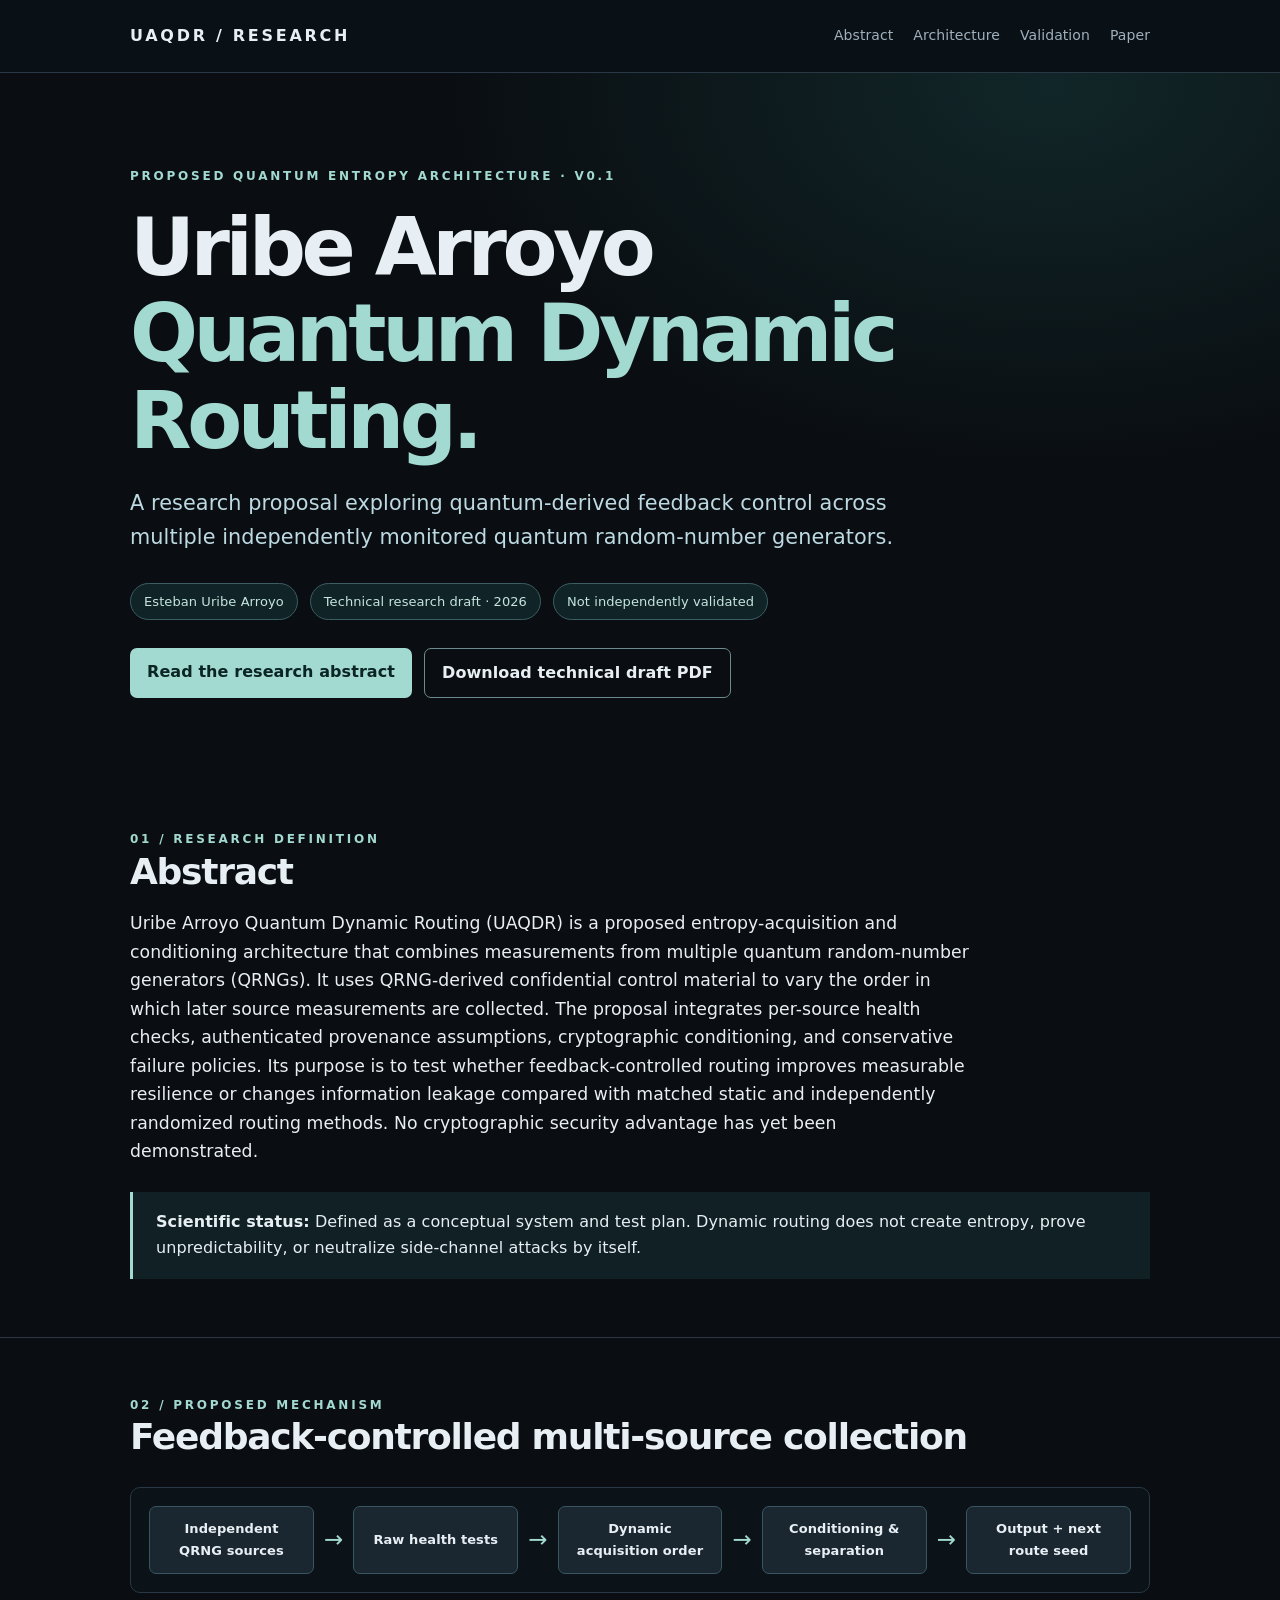
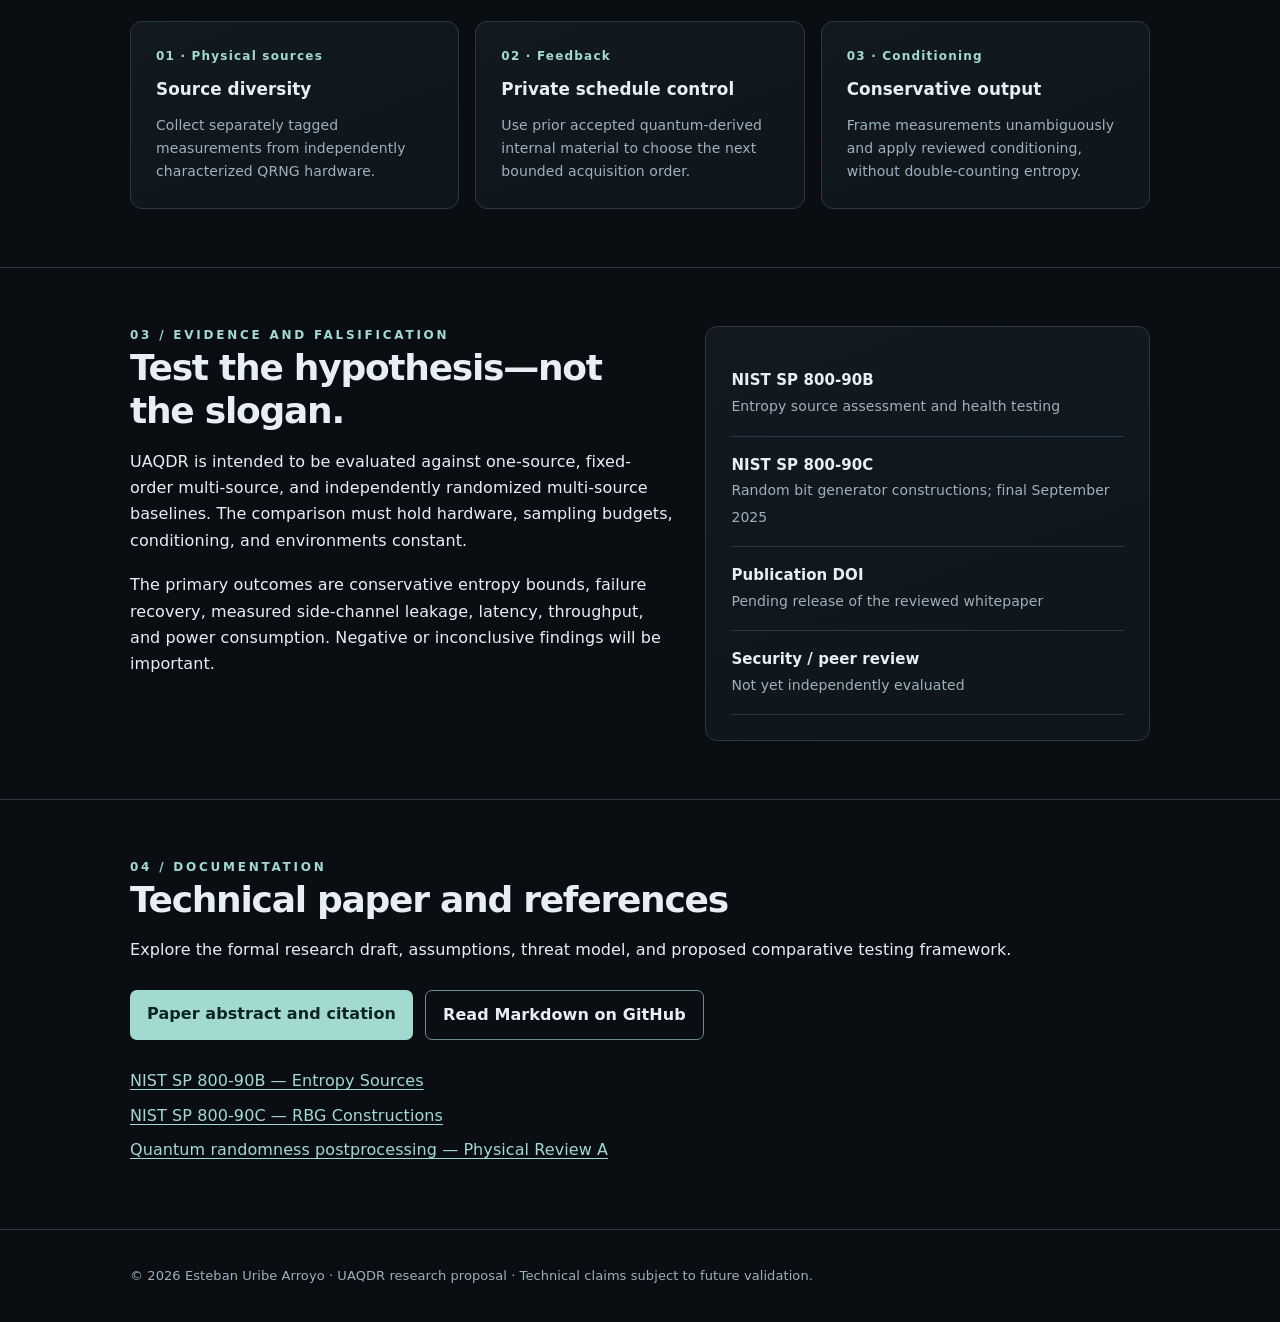
==== docs/index.html @ d803ca0a "Rename index.html to docs/index.html" ====
<!doctype html>
<html lang="en">
<head>
<meta name="google-site-verification" content="BOFKJJiqn-gwbPMbsuwGBSV59sJyPmFwUAX9iIrqWKI" />
<meta charset="utf-8">
<meta name="viewport" content="width=device-width, initial-scale=1">
<title>Uribe Arroyo Quantum Dynamic Routing (UAQDR) | Quantum Entropy Research</title>
<meta name="description" content="Official research project page for Uribe Arroyo Quantum Dynamic Routing (UAQDR), a proposed feedback-controlled, multi-source QRNG architecture by Esteban Uribe Arroyo.">
<meta name="author" content="Esteban Uribe Arroyo">
<meta name="robots" content="index,follow">
<link rel="canonical" href="https://sophropoiesis.github.io/Uribe-Arroyo-Quantum-Dynamic-Routing/">
<meta property="og:type" content="website">
<meta property="og:title" content="UAQDR — Uribe Arroyo Quantum Dynamic Routing">
<meta property="og:description" content="Research proposal: feedback-controlled routing across multiple independently monitored quantum entropy sources.">
<meta property="og:url" content="https://sophropoiesis.github.io/Uribe-Arroyo-Quantum-Dynamic-Routing/">
<meta name="twitter:card" content="summary">
<link rel="stylesheet" href="style.css">
<script type="application/ld+json">
{
  "@context":"https://schema.org",
  "@type":"ResearchProject",
  "name":"Uribe Arroyo Quantum Dynamic Routing (UAQDR)",
  "alternateName":"UAQDR",
  "url":"https://sophropoiesis.github.io/Uribe-Arroyo-Quantum-Dynamic-Routing/",
  "description":"A proposed quantum-derived feedback-controlled acquisition and conditioning architecture for multiple QRNG sources. No measured security improvement is claimed.",
  "founder":{"@type":"Person","name":"Esteban Uribe Arroyo"},
  "keywords":["Quantum random number generator","QRNG","Entropy pooling","Dynamic routing","NIST SP 800-90B"]
}
</script>
</head>
<body>
<header class="sitehead"><div class="wrap nav"><a class="brand" href="./">UAQDR / RESEARCH</a><nav class="navlinks" aria-label="Main navigation"><a href="#abstract">Abstract</a><a href="#architecture">Architecture</a><a href="#validation">Validation</a><a href="paper.html">Paper</a></nav></div></header>
<main>
<div class="hero"><div class="wrap"><div class="eyebrow">Proposed quantum entropy architecture · v0.1</div><h1>Uribe Arroyo<br><span>Quantum Dynamic Routing.</span></h1><p class="lead">A research proposal exploring quantum-derived feedback control across multiple independently monitored quantum random-number generators.</p><div class="metarow"><span class="chip">Esteban Uribe Arroyo</span><span class="chip">Technical research draft · 2026</span><span class="chip">Not independently validated</span></div><div class="actions"><a class="btn" href="paper.html">Read the research abstract</a><a class="btn secondary" href="UAQDR_Whitepaper_v0.1.pdf">Download technical draft PDF</a></div></div></div>
<section id="abstract"><div class="wrap"><div class="eyebrow">01 / Research definition</div><h2>Abstract</h2><p class="abstract">Uribe Arroyo Quantum Dynamic Routing (UAQDR) is a proposed entropy-acquisition and conditioning architecture that combines measurements from multiple quantum random-number generators (QRNGs). It uses QRNG-derived confidential control material to vary the order in which later source measurements are collected. The proposal integrates per-source health checks, authenticated provenance assumptions, cryptographic conditioning, and conservative failure policies. Its purpose is to test whether feedback-controlled routing improves measurable resilience or changes information leakage compared with matched static and independently randomized routing methods. No cryptographic security advantage has yet been demonstrated.</p><div class="callout"><p><strong>Scientific status:</strong> Defined as a conceptual system and test plan. Dynamic routing does not create entropy, prove unpredictability, or neutralize side-channel attacks by itself.</p></div></div></section>
<section id="architecture"><div class="wrap"><div class="eyebrow">02 / Proposed mechanism</div><h2>Feedback-controlled multi-source collection</h2><div class="diagram" role="img" aria-label="Quantum generators feed source health tests, a feedback-controlled routing scheduler, entropy conditioning, and output generation."><div class="node">Independent QRNG sources</div><div class="arrow">→</div><div class="node">Raw health tests</div><div class="arrow">→</div><div class="node">Dynamic acquisition order</div><div class="arrow">→</div><div class="node">Conditioning &amp; separation</div><div class="arrow">→</div><div class="node">Output + next route seed</div></div><div class="grid"><article class="panel"><div class="num">01 · Physical sources</div><h3>Source diversity</h3><p>Collect separately tagged measurements from independently characterized QRNG hardware.</p></article><article class="panel"><div class="num">02 · Feedback</div><h3>Private schedule control</h3><p>Use prior accepted quantum-derived internal material to choose the next bounded acquisition order.</p></article><article class="panel"><div class="num">03 · Conditioning</div><h3>Conservative output</h3><p>Frame measurements unambiguously and apply reviewed conditioning, without double-counting entropy.</p></article></div></div></section>
<section id="validation"><div class="wrap two"><div><div class="eyebrow">03 / Evidence and falsification</div><h2>Test the hypothesis—not the slogan.</h2><p>UAQDR is intended to be evaluated against one-source, fixed-order multi-source, and independently randomized multi-source baselines. The comparison must hold hardware, sampling budgets, conditioning, and environments constant.</p><p>The primary outcomes are conservative entropy bounds, failure recovery, measured side-channel leakage, latency, throughput, and power consumption. Negative or inconclusive findings will be important.</p></div><div class="panel"><div class="stat"><strong>NIST SP 800-90B</strong><span>Entropy source assessment and health testing</span></div><div class="stat"><strong>NIST SP 800-90C</strong><span>Random bit generator constructions; final September 2025</span></div><div class="stat"><strong>Publication DOI</strong><span>Pending release of the reviewed whitepaper</span></div><div class="stat"><strong>Security / peer review</strong><span>Not yet independently evaluated</span></div></div></div></section>
<section id="research"><div class="wrap"><div class="eyebrow">04 / Documentation</div><h2>Technical paper and references</h2><p>Explore the formal research draft, assumptions, threat model, and proposed comparative testing framework.</p><div class="actions"><a class="btn" href="paper.html">Paper abstract and citation</a><a class="btn secondary" href="https://github.com/sophropoiesis/Uribe-Arroyo-Quantum-Dynamic-Routing/blob/main/paper/UAQDR_Whitepaper_v0.1.md">Read Markdown on GitHub</a></div><div class="refs" style="margin-top:28px"><a href="https://doi.org/10.6028/NIST.SP.800-90B">NIST SP 800-90B — Entropy Sources</a><a href="https://doi.org/10.6028/NIST.SP.800-90C">NIST SP 800-90C — RBG Constructions</a><a href="https://doi.org/10.1103/PhysRevA.87.062327">Quantum randomness postprocessing — Physical Review A</a></div></div></section>
</main><footer><div class="wrap">© 2026 Esteban Uribe Arroyo · UAQDR research proposal · Technical claims subject to future validation.</div></footer>
</body></html>
---- docs/style.css ----
:root{color-scheme:dark;--bg:#0a0e12;--panel:#121921;--panel2:#19222c;--ink:#e8eff4;--muted:#9fb0bc;--line:#293844;--accent:#a2d9d0;--soft:#bdd9e2;--max:1080px}*{box-sizing:border-box}html{scroll-behavior:smooth}body{margin:0;background:var(--bg);color:var(--ink);font:16px/1.65 system-ui,-apple-system,BlinkMacSystemFont,"Segoe UI",sans-serif;letter-spacing:.005em}a{color:var(--accent);text-decoration-thickness:1px;text-underline-offset:3px}a:hover{color:#e9fffb}.wrap{max-width:var(--max);padding:0 30px;margin:auto}.sitehead{background:#0c1218e8;border-bottom:1px solid var(--line);position:sticky;top:0;z-index:10;backdrop-filter:blur(16px)}.nav{display:flex;align-items:center;justify-content:space-between;gap:20px;min-height:72px}.brand{font-size:16px;font-weight:800;letter-spacing:.17em;color:var(--ink);text-decoration:none}.navlinks{display:flex;gap:20px;flex-wrap:wrap}.navlinks a{color:var(--muted);font-size:14px;text-decoration:none}.navlinks a:hover{color:var(--ink)}.hero{padding:94px 0 74px;background:radial-gradient(ellipse 67% 77% at 82% 2%,#173b3c88,transparent 70%)}.eyebrow{color:var(--accent);font-size:12px;letter-spacing:.23em;font-weight:800;text-transform:uppercase}.hero h1{font-size:clamp(2.55rem,6.5vw,5rem);line-height:1.08;letter-spacing:-.055em;max-width:920px;margin:18px 0 22px}.hero h1 span{color:var(--accent)}.lead{max-width:780px;color:var(--soft);font-size:clamp(1.05rem,2vw,1.3rem)}.metarow{display:flex;flex-wrap:wrap;gap:12px;margin:28px 0}.chip{border:1px solid #3b5e62;color:#c5e5e0;background:#102326;border-radius:40px;padding:7px 13px;font-size:13px}.actions{display:flex;gap:12px;flex-wrap:wrap;margin-top:26px}.btn{background:var(--accent);color:#0b2424;display:inline-block;padding:11px 17px;border-radius:7px;font-weight:750;text-decoration:none}.btn.secondary{border:1px solid #6d8b8f;background:transparent;color:var(--ink)}section{padding:58px 0;border-bottom:1px solid var(--line)}h2{font-size:clamp(1.6rem,3.5vw,2.25rem);line-height:1.2;letter-spacing:-.035em;margin:0 0 16px}h3{font-size:1.05rem;margin:0 0 10px}p{margin:0 0 18px}.muted{color:var(--muted)}.abstract{max-width:840px;font-size:1.08rem}.grid{display:grid;grid-template-columns:repeat(3,1fr);gap:16px;margin-top:26px}.panel{background:linear-gradient(160deg,var(--panel),#0e161c);border:1px solid var(--line);padding:25px;border-radius:12px}.panel p{margin:0;color:var(--muted);font-size:14px}.num{font-size:12px;letter-spacing:.1em;color:var(--accent);font-weight:800;margin-bottom:10px}.diagram{display:flex;flex-wrap:wrap;justify-content:space-between;align-items:center;gap:10px;margin:28px 0;padding:18px;background:#0b1319;border:1px solid var(--line);border-radius:10px}.node{flex:1 1 142px;min-height:68px;display:flex;align-items:center;justify-content:center;text-align:center;background:#1a2730;border:1px solid #395562;border-radius:7px;padding:11px;font-size:13px;font-weight:700}.arrow{color:var(--accent);font-size:23px;font-weight:300}.callout{border-left:3px solid var(--accent);padding:17px 23px;background:#102025;margin-top:26px}.callout p{margin:0}.two{display:grid;grid-template-columns:1.1fr .9fr;gap:32px;align-items:start}.stat{padding:16px 0;border-bottom:1px solid var(--line)}.stat strong{display:block;font-size:15px}.stat span{font-size:14px;color:var(--muted)}.refs a{display:block;margin-bottom:8px;overflow-wrap:anywhere}footer{padding:35px 0;color:var(--muted);font-size:13px}.paperhead{padding:68px 0 24px}.paperhead h1{font-size:clamp(2.1rem,5vw,3.8rem);line-height:1.12;letter-spacing:-.04em;max-width:920px;margin:10px 0 20px}.paperhead .author{font-size:1.24rem;color:var(--accent)}.smallcaps{text-transform:uppercase;letter-spacing:.16em;font-size:12px;color:var(--muted);font-weight:700}.pilllink{display:inline-block;background:#173036;padding:7px 13px;border-radius:20px}.content-width{max-width:850px}.content-width ul{padding-left:22px}@media(max-width:760px){.wrap{padding:0 20px}.hero{padding:62px 0 42px}.grid,.two{grid-template-columns:1fr}.nav{align-items:flex-start;padding-top:17px;padding-bottom:17px;flex-direction:column;gap:6px}.navlinks{gap:16px}.diagram{flex-direction:column}.node{width:100%;flex-basis:auto;min-height:60px}.arrow{transform:rotate(90deg)}section{padding:40px 0}}
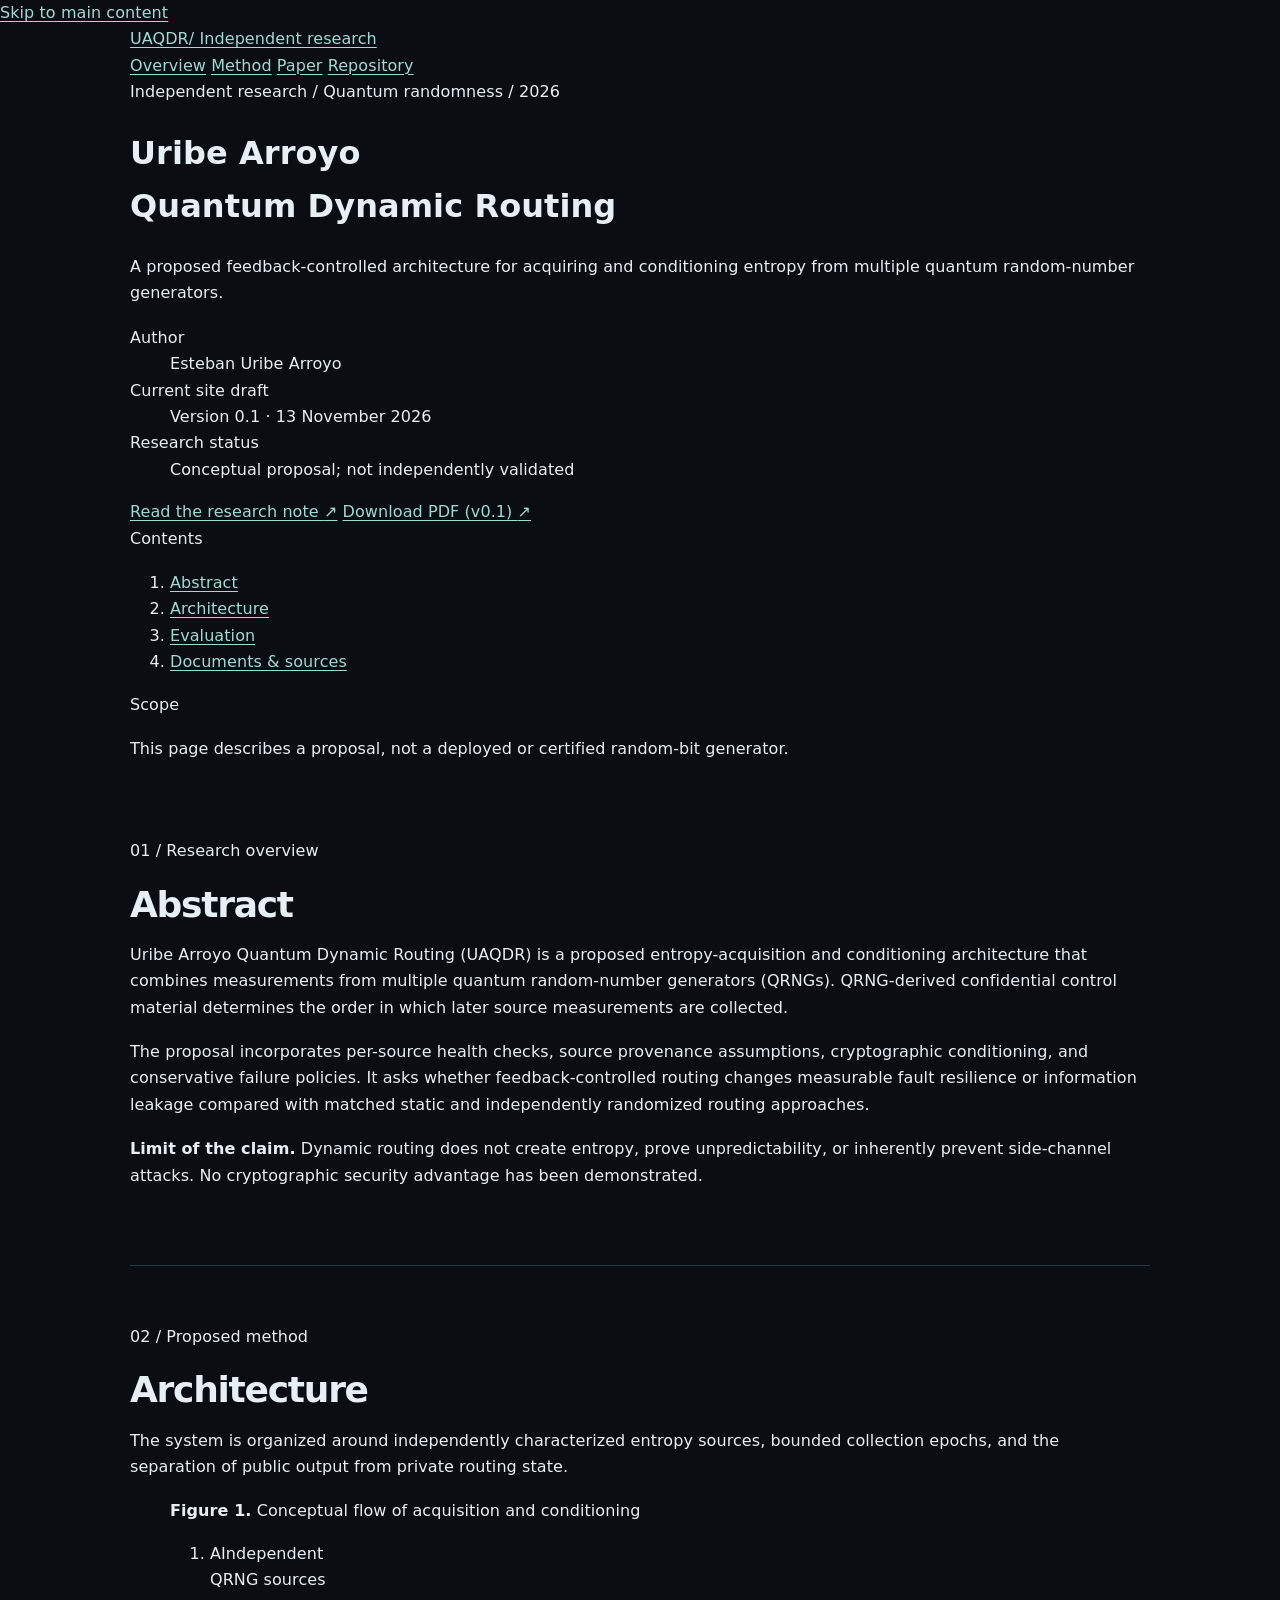
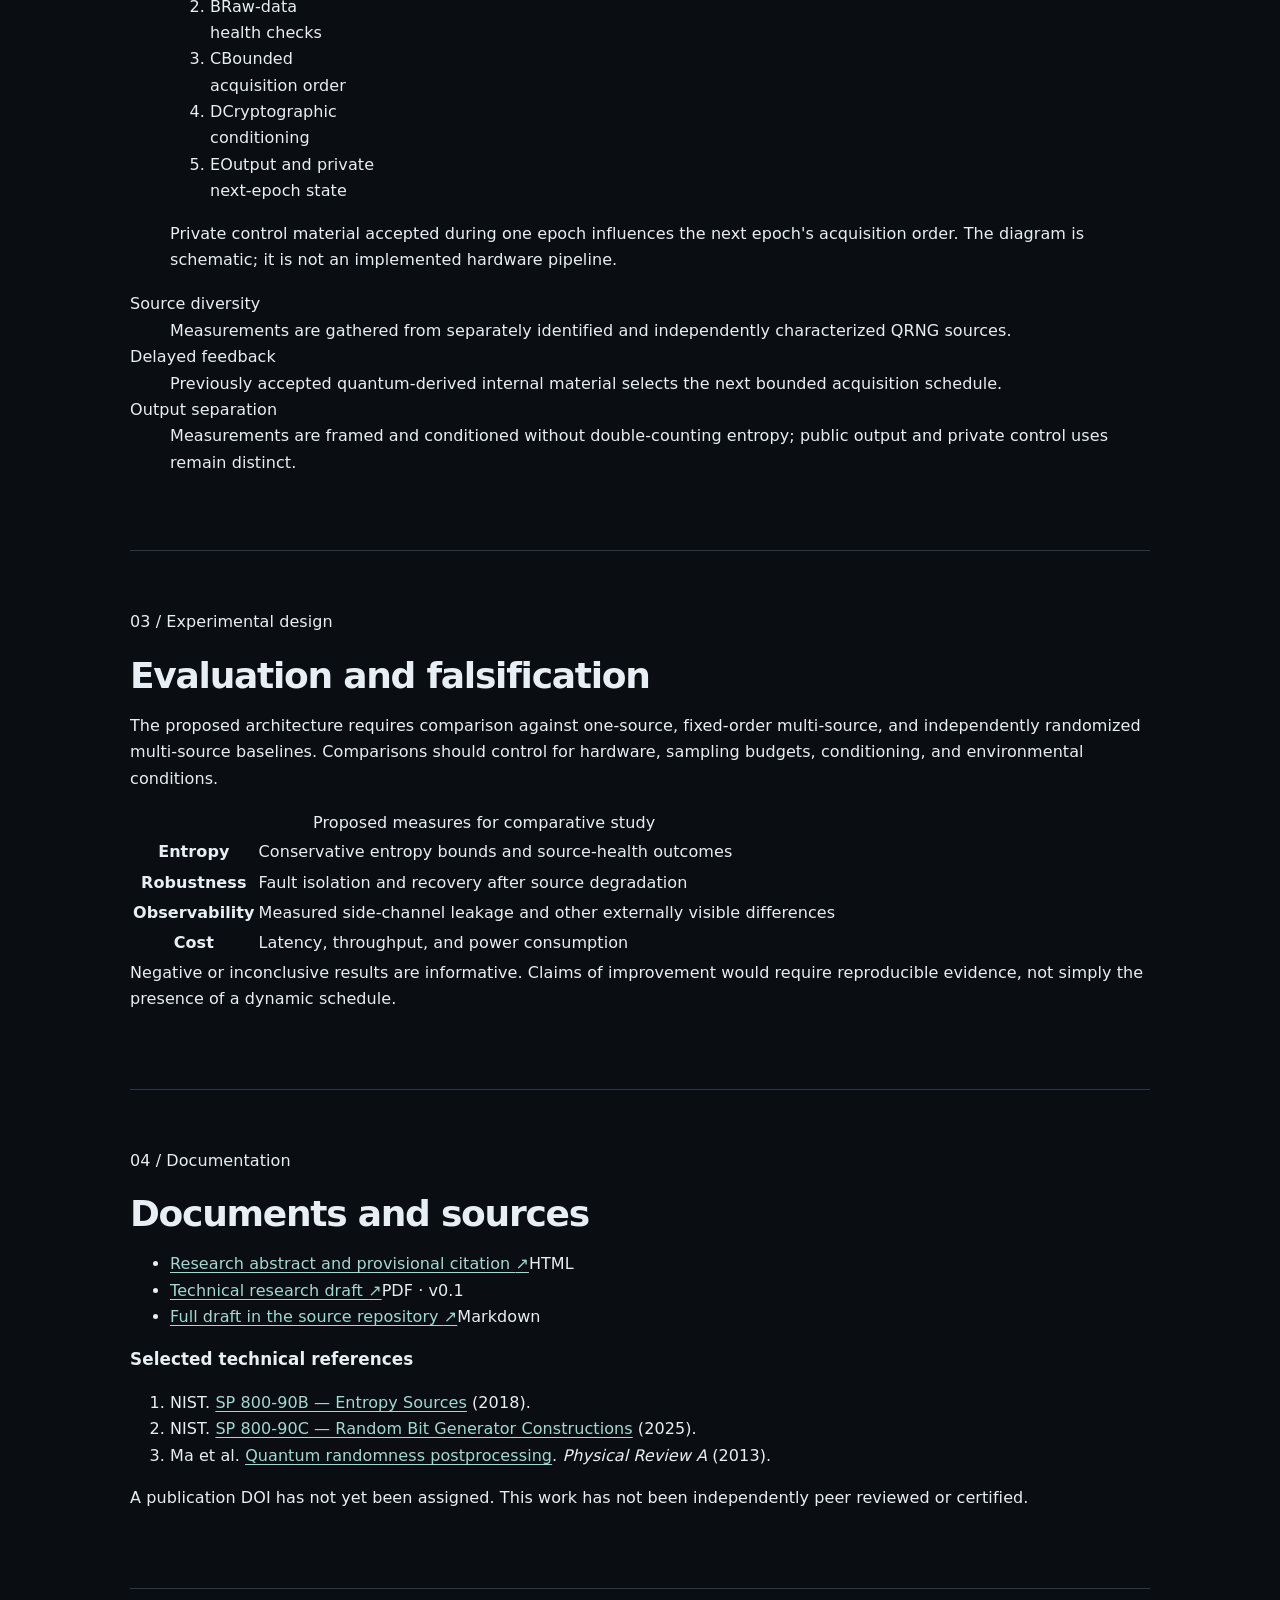
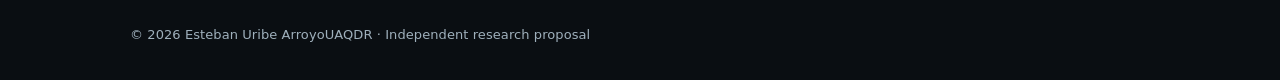
==== commit b19c56e5: "Refactor index.html for improved structure and metadata Updated the index.html file to include addit" ====
--- a/docs/index.html
+++ b/docs/index.html
@@ -1,40 +1,150 @@
 <!doctype html>
 <html lang="en">
 <head>
-<meta name="google-site-verification" content="BOFKJJiqn-gwbPMbsuwGBSV59sJyPmFwUAX9iIrqWKI" />
-<meta charset="utf-8">
-<meta name="viewport" content="width=device-width, initial-scale=1">
-<title>Uribe Arroyo Quantum Dynamic Routing (UAQDR) | Quantum Entropy Research</title>
-<meta name="description" content="Official research project page for Uribe Arroyo Quantum Dynamic Routing (UAQDR), a proposed feedback-controlled, multi-source QRNG architecture by Esteban Uribe Arroyo.">
-<meta name="author" content="Esteban Uribe Arroyo">
-<meta name="robots" content="index,follow">
-<link rel="canonical" href="https://sophropoiesis.github.io/Uribe-Arroyo-Quantum-Dynamic-Routing/">
-<meta property="og:type" content="website">
-<meta property="og:title" content="UAQDR — Uribe Arroyo Quantum Dynamic Routing">
-<meta property="og:description" content="Research proposal: feedback-controlled routing across multiple independently monitored quantum entropy sources.">
-<meta property="og:url" content="https://sophropoiesis.github.io/Uribe-Arroyo-Quantum-Dynamic-Routing/">
-<meta name="twitter:card" content="summary">
-<link rel="stylesheet" href="style.css">
-<script type="application/ld+json">
-{
-  "@context":"https://schema.org",
-  "@type":"ResearchProject",
-  "name":"Uribe Arroyo Quantum Dynamic Routing (UAQDR)",
-  "alternateName":"UAQDR",
-  "url":"https://sophropoiesis.github.io/Uribe-Arroyo-Quantum-Dynamic-Routing/",
-  "description":"A proposed quantum-derived feedback-controlled acquisition and conditioning architecture for multiple QRNG sources. No measured security improvement is claimed.",
-  "founder":{"@type":"Person","name":"Esteban Uribe Arroyo"},
-  "keywords":["Quantum random number generator","QRNG","Entropy pooling","Dynamic routing","NIST SP 800-90B"]
-}
-</script>
+  <meta charset="utf-8">
+  <meta name="viewport" content="width=device-width, initial-scale=1">
+  <meta name="google-site-verification" content="ejIMqo1rNapkusPyYzuJRkLzOjeTAsAWEF6wP5mnPCA">
+  <title>Uribe Arroyo Quantum Dynamic Routing (UAQDR) — Research</title>
+  <meta name="description" content="Independent research on Uribe Arroyo Quantum Dynamic Routing (UAQDR), a proposed feedback-controlled, multi-source quantum entropy architecture by Esteban Uribe Arroyo.">
+  <meta name="author" content="Esteban Uribe Arroyo">
+  <meta name="robots" content="index,follow">
+  <link rel="canonical" href="https://sophropoiesis.github.io/Uribe-Arroyo-Quantum-Dynamic-Routing/">
+  <meta property="og:type" content="website">
+  <meta property="og:title" content="Uribe Arroyo Quantum Dynamic Routing (UAQDR)">
+  <meta property="og:description" content="A research proposal concerning feedback-controlled acquisition and conditioning across multiple QRNG sources.">
+  <meta property="og:url" content="https://sophropoiesis.github.io/Uribe-Arroyo-Quantum-Dynamic-Routing/">
+  <meta name="twitter:card" content="summary">
+  <link rel="stylesheet" href="style.css">
+  <script type="application/ld+json">
+  {
+    "@context": "https://schema.org",
+    "@type": "ResearchProject",
+    "name": "Uribe Arroyo Quantum Dynamic Routing (UAQDR)",
+    "alternateName": "UAQDR",
+    "url": "https://sophropoiesis.github.io/Uribe-Arroyo-Quantum-Dynamic-Routing/",
+    "description": "A conceptual, quantum-derived feedback-controlled architecture for acquiring and conditioning measurements from multiple QRNGs. No measured security improvement is claimed.",
+    "founder": {"@type": "Person", "name": "Esteban Uribe Arroyo"},
+    "keywords": ["Quantum random-number generation", "QRNG", "Entropy pooling", "Dynamic routing", "NIST SP 800-90B"]
+  }
+  </script>
 </head>
 <body>
-<header class="sitehead"><div class="wrap nav"><a class="brand" href="./">UAQDR / RESEARCH</a><nav class="navlinks" aria-label="Main navigation"><a href="#abstract">Abstract</a><a href="#architecture">Architecture</a><a href="#validation">Validation</a><a href="paper.html">Paper</a></nav></div></header>
-<main>
-<div class="hero"><div class="wrap"><div class="eyebrow">Proposed quantum entropy architecture · v0.1</div><h1>Uribe Arroyo<br><span>Quantum Dynamic Routing.</span></h1><p class="lead">A research proposal exploring quantum-derived feedback control across multiple independently monitored quantum random-number generators.</p><div class="metarow"><span class="chip">Esteban Uribe Arroyo</span><span class="chip">Technical research draft · 2026</span><span class="chip">Not independently validated</span></div><div class="actions"><a class="btn" href="paper.html">Read the research abstract</a><a class="btn secondary" href="UAQDR_Whitepaper_v0.1.pdf">Download technical draft PDF</a></div></div></div>
-<section id="abstract"><div class="wrap"><div class="eyebrow">01 / Research definition</div><h2>Abstract</h2><p class="abstract">Uribe Arroyo Quantum Dynamic Routing (UAQDR) is a proposed entropy-acquisition and conditioning architecture that combines measurements from multiple quantum random-number generators (QRNGs). It uses QRNG-derived confidential control material to vary the order in which later source measurements are collected. The proposal integrates per-source health checks, authenticated provenance assumptions, cryptographic conditioning, and conservative failure policies. Its purpose is to test whether feedback-controlled routing improves measurable resilience or changes information leakage compared with matched static and independently randomized routing methods. No cryptographic security advantage has yet been demonstrated.</p><div class="callout"><p><strong>Scientific status:</strong> Defined as a conceptual system and test plan. Dynamic routing does not create entropy, prove unpredictability, or neutralize side-channel attacks by itself.</p></div></div></section>
-<section id="architecture"><div class="wrap"><div class="eyebrow">02 / Proposed mechanism</div><h2>Feedback-controlled multi-source collection</h2><div class="diagram" role="img" aria-label="Quantum generators feed source health tests, a feedback-controlled routing scheduler, entropy conditioning, and output generation."><div class="node">Independent QRNG sources</div><div class="arrow">→</div><div class="node">Raw health tests</div><div class="arrow">→</div><div class="node">Dynamic acquisition order</div><div class="arrow">→</div><div class="node">Conditioning &amp; separation</div><div class="arrow">→</div><div class="node">Output + next route seed</div></div><div class="grid"><article class="panel"><div class="num">01 · Physical sources</div><h3>Source diversity</h3><p>Collect separately tagged measurements from independently characterized QRNG hardware.</p></article><article class="panel"><div class="num">02 · Feedback</div><h3>Private schedule control</h3><p>Use prior accepted quantum-derived internal material to choose the next bounded acquisition order.</p></article><article class="panel"><div class="num">03 · Conditioning</div><h3>Conservative output</h3><p>Frame measurements unambiguously and apply reviewed conditioning, without double-counting entropy.</p></article></div></div></section>
-<section id="validation"><div class="wrap two"><div><div class="eyebrow">03 / Evidence and falsification</div><h2>Test the hypothesis—not the slogan.</h2><p>UAQDR is intended to be evaluated against one-source, fixed-order multi-source, and independently randomized multi-source baselines. The comparison must hold hardware, sampling budgets, conditioning, and environments constant.</p><p>The primary outcomes are conservative entropy bounds, failure recovery, measured side-channel leakage, latency, throughput, and power consumption. Negative or inconclusive findings will be important.</p></div><div class="panel"><div class="stat"><strong>NIST SP 800-90B</strong><span>Entropy source assessment and health testing</span></div><div class="stat"><strong>NIST SP 800-90C</strong><span>Random bit generator constructions; final September 2025</span></div><div class="stat"><strong>Publication DOI</strong><span>Pending release of the reviewed whitepaper</span></div><div class="stat"><strong>Security / peer review</strong><span>Not yet independently evaluated</span></div></div></div></section>
-<section id="research"><div class="wrap"><div class="eyebrow">04 / Documentation</div><h2>Technical paper and references</h2><p>Explore the formal research draft, assumptions, threat model, and proposed comparative testing framework.</p><div class="actions"><a class="btn" href="paper.html">Paper abstract and citation</a><a class="btn secondary" href="https://github.com/sophropoiesis/Uribe-Arroyo-Quantum-Dynamic-Routing/blob/main/paper/UAQDR_Whitepaper_v0.1.md">Read Markdown on GitHub</a></div><div class="refs" style="margin-top:28px"><a href="https://doi.org/10.6028/NIST.SP.800-90B">NIST SP 800-90B — Entropy Sources</a><a href="https://doi.org/10.6028/NIST.SP.800-90C">NIST SP 800-90C — RBG Constructions</a><a href="https://doi.org/10.1103/PhysRevA.87.062327">Quantum randomness postprocessing — Physical Review A</a></div></div></section>
-</main><footer><div class="wrap">© 2026 Esteban Uribe Arroyo · UAQDR research proposal · Technical claims subject to future validation.</div></footer>
-</body></html>
+  <a class="skip-link" href="#main">Skip to main content</a>
+  <header class="site-header">
+    <div class="wrap header-inner">
+      <a class="site-name" href="./" aria-label="UAQDR homepage">UAQDR<span class="site-name-detail">/ Independent research</span></a>
+      <nav aria-label="Primary navigation">
+        <a href="#abstract">Overview</a>
+        <a href="#method">Method</a>
+        <a href="paper.html">Paper</a>
+        <a href="https://github.com/sophropoiesis/Uribe-Arroyo-Quantum-Dynamic-Routing">Repository</a>
+      </nav>
+    </div>
+  </header>
+
+  <main id="main">
+    <div class="wrap">
+      <header class="intro">
+        <p class="eyeline">Independent research <span class="eyeline-divider">/</span> Quantum randomness <span class="eyeline-divider">/</span> 2026</p>
+        <h1>Uribe Arroyo<br> Quantum Dynamic Routing</h1>
+        <p class="intro-summary">A proposed feedback-controlled architecture for acquiring and conditioning entropy from multiple quantum random-number generators.</p>
+        <dl class="publication-meta">
+          <div><dt>Author</dt><dd>Esteban Uribe Arroyo</dd></div>
+          <div><dt>Current site draft</dt><dd>Version 0.1 · 13 November 2026</dd></div>
+          <div><dt>Research status</dt><dd>Conceptual proposal; not independently validated</dd></div>
+        </dl>
+        <div class="document-links" aria-label="Research documents">
+          <a class="primary-link" href="paper.html">Read the research note <span aria-hidden="true">↗</span></a>
+          <a href="UAQDR_Whitepaper_v0.1.pdf">Download PDF (v0.1) <span aria-hidden="true">↗</span></a>
+        </div>
+      </header>
+
+      <div class="editorial-layout">
+        <aside class="page-aside" aria-label="Page contents">
+          <p class="aside-title">Contents</p>
+          <ol>
+            <li><a href="#abstract">Abstract</a></li>
+            <li><a href="#method">Architecture</a></li>
+            <li><a href="#evaluation">Evaluation</a></li>
+            <li><a href="#documents">Documents &amp; sources</a></li>
+          </ol>
+          <div class="aside-note">
+            <p class="aside-title">Scope</p>
+            <p>This page describes a proposal, not a deployed or certified random-bit generator.</p>
+          </div>
+        </aside>
+
+        <div class="article-body">
+          <section id="abstract" class="article-section">
+            <p class="section-index">01 / Research overview</p>
+            <h2>Abstract</h2>
+            <p>Uribe Arroyo Quantum Dynamic Routing (UAQDR) is a proposed entropy-acquisition and conditioning architecture that combines measurements from multiple quantum random-number generators (QRNGs). QRNG-derived confidential control material determines the order in which later source measurements are collected.</p>
+            <p>The proposal incorporates per-source health checks, source provenance assumptions, cryptographic conditioning, and conservative failure policies. It asks whether feedback-controlled routing changes measurable fault resilience or information leakage compared with matched static and independently randomized routing approaches.</p>
+            <p class="note"><strong>Limit of the claim.</strong> Dynamic routing does not create entropy, prove unpredictability, or inherently prevent side-channel attacks. No cryptographic security advantage has been demonstrated.</p>
+          </section>
+
+          <section id="method" class="article-section">
+            <p class="section-index">02 / Proposed method</p>
+            <h2>Architecture</h2>
+            <p>The system is organized around independently characterized entropy sources, bounded collection epochs, and the separation of public output from private routing state.</p>
+
+            <figure class="system-figure">
+              <figcaption><strong>Figure 1.</strong> Conceptual flow of acquisition and conditioning</figcaption>
+              <ol class="process-flow">
+                <li><span class="step-id">A</span><span>Independent<br> QRNG sources</span></li>
+                <li><span class="step-id">B</span><span>Raw-data<br> health checks</span></li>
+                <li><span class="step-id">C</span><span>Bounded<br> acquisition order</span></li>
+                <li><span class="step-id">D</span><span>Cryptographic<br> conditioning</span></li>
+                <li><span class="step-id">E</span><span>Output and private<br> next-epoch state</span></li>
+              </ol>
+              <p class="figure-caption">Private control material accepted during one epoch influences the next epoch's acquisition order. The diagram is schematic; it is not an implemented hardware pipeline.</p>
+            </figure>
+
+            <dl class="definition-list">
+              <div><dt>Source diversity</dt><dd>Measurements are gathered from separately identified and independently characterized QRNG sources.</dd></div>
+              <div><dt>Delayed feedback</dt><dd>Previously accepted quantum-derived internal material selects the next bounded acquisition schedule.</dd></div>
+              <div><dt>Output separation</dt><dd>Measurements are framed and conditioned without double-counting entropy; public output and private control uses remain distinct.</dd></div>
+            </dl>
+          </section>
+
+          <section id="evaluation" class="article-section">
+            <p class="section-index">03 / Experimental design</p>
+            <h2>Evaluation and falsification</h2>
+            <p>The proposed architecture requires comparison against one-source, fixed-order multi-source, and independently randomized multi-source baselines. Comparisons should control for hardware, sampling budgets, conditioning, and environmental conditions.</p>
+            <table class="research-table">
+              <caption>Proposed measures for comparative study</caption>
+              <tbody>
+                <tr><th scope="row">Entropy</th><td>Conservative entropy bounds and source-health outcomes</td></tr>
+                <tr><th scope="row">Robustness</th><td>Fault isolation and recovery after source degradation</td></tr>
+                <tr><th scope="row">Observability</th><td>Measured side-channel leakage and other externally visible differences</td></tr>
+                <tr><th scope="row">Cost</th><td>Latency, throughput, and power consumption</td></tr>
+              </tbody>
+            </table>
+            <p>Negative or inconclusive results are informative. Claims of improvement would require reproducible evidence, not simply the presence of a dynamic schedule.</p>
+          </section>
+
+          <section id="documents" class="article-section">
+            <p class="section-index">04 / Documentation</p>
+            <h2>Documents and sources</h2>
+            <ul class="link-list">
+              <li><a href="paper.html">Research abstract and provisional citation <span aria-hidden="true">↗</span></a><span>HTML</span></li>
+              <li><a href="UAQDR_Whitepaper_v0.1.pdf">Technical research draft <span aria-hidden="true">↗</span></a><span>PDF · v0.1</span></li>
+              <li><a href="https://github.com/sophropoiesis/Uribe-Arroyo-Quantum-Dynamic-Routing/blob/main/paper/UAQDR_Whitepaper_v0.1.md">Full draft in the source repository <span aria-hidden="true">↗</span></a><span>Markdown</span></li>
+            </ul>
+            <h3 class="minor-heading">Selected technical references</h3>
+            <ol class="references">
+              <li>NIST. <a href="https://doi.org/10.6028/NIST.SP.800-90B">SP 800-90B — Entropy Sources</a> (2018).</li>
+              <li>NIST. <a href="https://doi.org/10.6028/NIST.SP.800-90C">SP 800-90C — Random Bit Generator Constructions</a> (2025).</li>
+              <li>Ma et al. <a href="https://doi.org/10.1103/PhysRevA.87.062327">Quantum randomness postprocessing</a>. <em>Physical Review A</em> (2013).</li>
+            </ol>
+            <p class="fine-print">A publication DOI has not yet been assigned. This work has not been independently peer reviewed or certified.</p>
+          </section>
+        </div>
+      </div>
+    </div>
+  </main>
+  <footer class="site-footer">
+    <div class="wrap footer-inner"><span>© 2026 Esteban Uribe Arroyo</span><span>UAQDR · Independent research proposal</span></div>
+  </footer>
+</body>
+</html>
